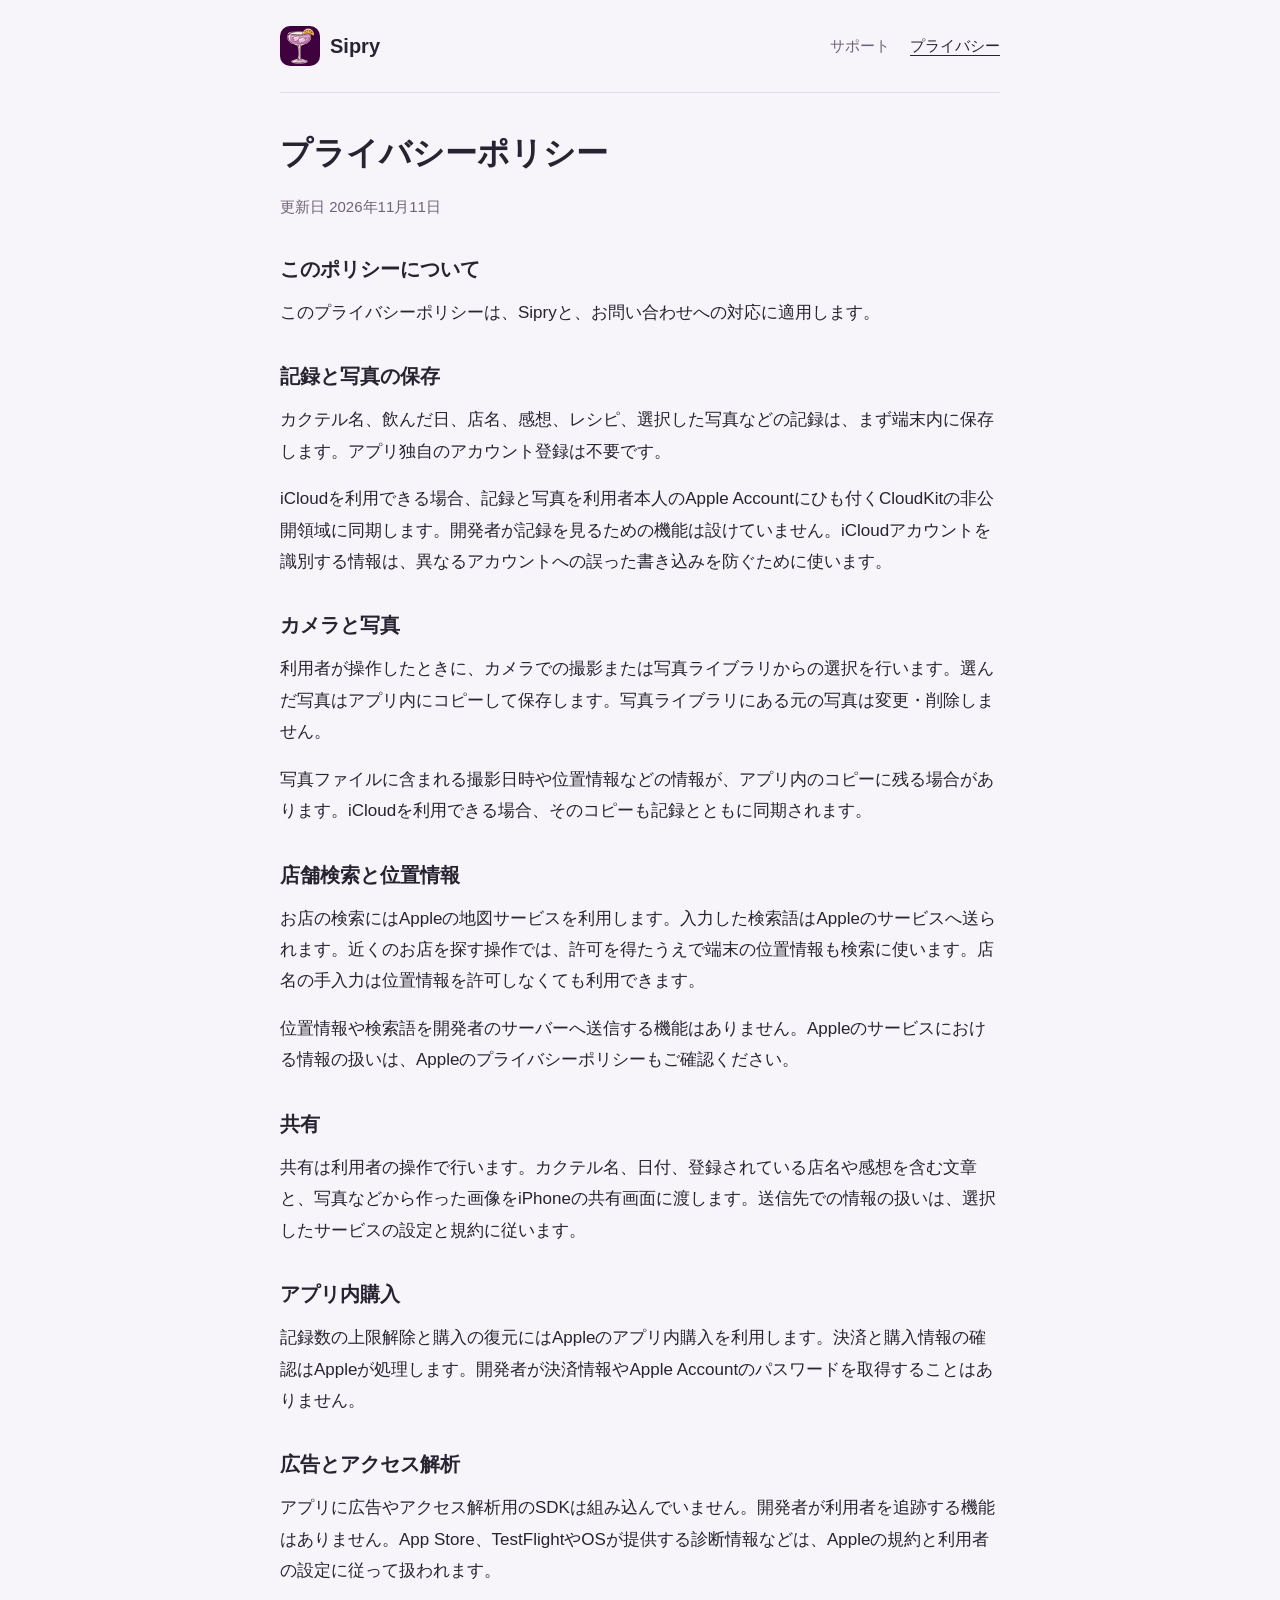
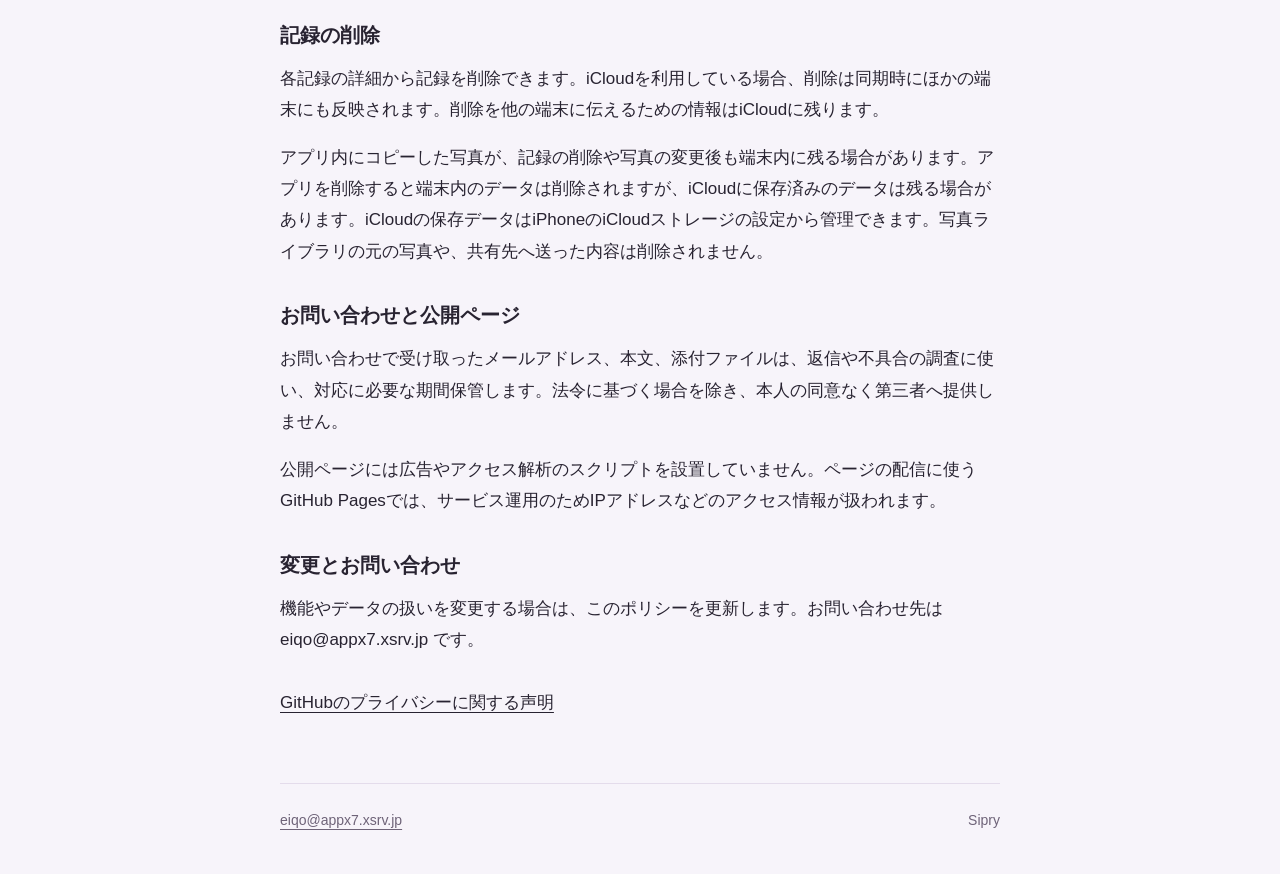
==== privacy.html @ 508ba4d8 "Add Sipry support and privacy pages" ====
<!doctype html>
<html lang="ja"><head><meta charset="utf-8"><meta name="viewport" content="width=device-width,initial-scale=1">
<meta name="color-scheme" content="light dark"><title>プライバシーポリシー | Sipry</title>
<meta name="description" content="Sipryのプライバシーポリシーです。"><link rel="icon" href="icon.png"><link rel="stylesheet" href="style.css"></head>
<body><a class="skip" href="#main">本文へ</a><header><a class="brand" href="./"><img src="icon.png" width="40" height="40" alt="">Sipry</a>
<nav aria-label="ページ"><a href="./">サポート</a><a href="privacy.html" aria-current="page">プライバシー</a></nav></header>
<main id="main"><h1>プライバシーポリシー</h1><p class="muted">更新日 2026年11月11日</p><section><h2>このポリシーについて</h2><p>このプライバシーポリシーは、Sipryと、お問い合わせへの対応に適用します。</p></section>
<section><h2>記録と写真の保存</h2><p>カクテル名、飲んだ日、店名、感想、レシピ、選択した写真などの記録は、まず端末内に保存します。アプリ独自のアカウント登録は不要です。</p><p>iCloudを利用できる場合、記録と写真を利用者本人のApple Accountにひも付くCloudKitの非公開領域に同期します。開発者が記録を見るための機能は設けていません。iCloudアカウントを識別する情報は、異なるアカウントへの誤った書き込みを防ぐために使います。</p></section>
<section><h2>カメラと写真</h2><p>利用者が操作したときに、カメラでの撮影または写真ライブラリからの選択を行います。選んだ写真はアプリ内にコピーして保存します。写真ライブラリにある元の写真は変更・削除しません。</p><p>写真ファイルに含まれる撮影日時や位置情報などの情報が、アプリ内のコピーに残る場合があります。iCloudを利用できる場合、そのコピーも記録とともに同期されます。</p></section>
<section><h2>店舗検索と位置情報</h2><p>お店の検索にはAppleの地図サービスを利用します。入力した検索語はAppleのサービスへ送られます。近くのお店を探す操作では、許可を得たうえで端末の位置情報も検索に使います。店名の手入力は位置情報を許可しなくても利用できます。</p><p>位置情報や検索語を開発者のサーバーへ送信する機能はありません。Appleのサービスにおける情報の扱いは、Appleのプライバシーポリシーもご確認ください。</p></section>
<section><h2>共有</h2><p>共有は利用者の操作で行います。カクテル名、日付、登録されている店名や感想を含む文章と、写真などから作った画像をiPhoneの共有画面に渡します。送信先での情報の扱いは、選択したサービスの設定と規約に従います。</p></section>
<section><h2>アプリ内購入</h2><p>記録数の上限解除と購入の復元にはAppleのアプリ内購入を利用します。決済と購入情報の確認はAppleが処理します。開発者が決済情報やApple Accountのパスワードを取得することはありません。</p></section>
<section><h2>広告とアクセス解析</h2><p>アプリに広告やアクセス解析用のSDKは組み込んでいません。開発者が利用者を追跡する機能はありません。App Store、TestFlightやOSが提供する診断情報などは、Appleの規約と利用者の設定に従って扱われます。</p></section>
<section><h2>記録の削除</h2><p>各記録の詳細から記録を削除できます。iCloudを利用している場合、削除は同期時にほかの端末にも反映されます。削除を他の端末に伝えるための情報はiCloudに残ります。</p><p>アプリ内にコピーした写真が、記録の削除や写真の変更後も端末内に残る場合があります。アプリを削除すると端末内のデータは削除されますが、iCloudに保存済みのデータは残る場合があります。iCloudの保存データはiPhoneのiCloudストレージの設定から管理できます。写真ライブラリの元の写真や、共有先へ送った内容は削除されません。</p></section>
<section><h2>お問い合わせと公開ページ</h2><p>お問い合わせで受け取ったメールアドレス、本文、添付ファイルは、返信や不具合の調査に使い、対応に必要な期間保管します。法令に基づく場合を除き、本人の同意なく第三者へ提供しません。</p><p>公開ページには広告やアクセス解析のスクリプトを設置していません。ページの配信に使うGitHub Pagesでは、サービス運用のためIPアドレスなどのアクセス情報が扱われます。</p></section>
<section><h2>変更とお問い合わせ</h2><p>機能やデータの扱いを変更する場合は、このポリシーを更新します。お問い合わせ先は eiqo@appx7.xsrv.jp です。</p></section><p><a href="https://docs.github.com/ja/site-policy/privacy-policies/github-general-privacy-statement">GitHubのプライバシーに関する声明</a></p></main><footer><a href="mailto:eiqo@appx7.xsrv.jp">eiqo@appx7.xsrv.jp</a><span>Sipry</span></footer></body></html>
---- style.css ----
:root { color-scheme: light dark; --bg:#f7f4fa; --surface:#fff; --ink:#282331; --muted:#6e6378; --line:#e4dceb; --button:#69418a; --on-button:#fff; }
@media(prefers-color-scheme:dark) { :root { --bg:#18131d; --surface:#241d2a; --ink:#f8f4fb; --muted:#c8bdd0; --line:#4b4052; --button:#d9bce9; --on-button:#281d2d; } }
* { box-sizing:border-box; }
body { margin:0; background:var(--bg); color:var(--ink); font-family:-apple-system,BlinkMacSystemFont,"Hiragino Sans",sans-serif; font-size:17px; line-height:1.85; overflow-wrap:anywhere; }
a { color:inherit; text-underline-offset:4px; }
a:focus-visible, summary:focus-visible { outline:3px solid var(--button); outline-offset:4px; border-radius:3px; }
header, main, footer { width:min(100% - 40px,720px); margin-inline:auto; }
header { display:flex; flex-wrap:wrap; align-items:center; justify-content:space-between; gap:12px 24px; padding-block:24px; border-bottom:1px solid var(--line); }
.brand { display:flex; align-items:center; gap:10px; font-size:20px; font-weight:700; text-decoration:none; min-height:44px; }
.brand img { border-radius:10px; }
nav { display:flex; gap:20px; font-size:15px; }
nav a { display:flex; align-items:center; min-height:44px; text-decoration:none; color:var(--muted); }
nav a[aria-current] { color:var(--ink); text-decoration:underline; }
main { padding-block:36px 48px; }
h1 { margin:0 0 28px; font-size:clamp(25px,5.4vw,32px); line-height:1.5; }
h2 { font-size:20px; line-height:1.6; margin:0 0 12px; }
p { margin:0 0 16px; }
section { margin-bottom:32px; }
.contact { padding:24px; border:1px solid var(--line); border-radius:16px; background:var(--surface); }
.email { display:block; width:fit-content; font-size:21px; margin-bottom:20px; }
.button { display:inline-flex; align-items:center; justify-content:center; min-height:48px; padding:10px 18px; background:var(--button); color:var(--on-button); border-radius:10px; text-decoration:none; margin-bottom:20px; }
.contact p:last-child { margin:0; font-size:16px; color:var(--muted); }
details { border-bottom:1px solid var(--line); }
summary { padding:18px 0; font-weight:600; cursor:pointer; min-height:56px; }
details div { padding:0 0 8px; }
.muted { color:var(--muted); font-size:15px; margin-top:-12px; margin-bottom:32px; }
.policy-link { margin-top:32px; }
footer { display:flex; flex-wrap:wrap; justify-content:space-between; gap:12px; border-top:1px solid var(--line); padding-block:24px 40px; font-size:14px; color:var(--muted); }
.skip { position:absolute; left:16px; top:-100px; background:var(--surface); padding:10px; }
.skip:focus { top:10px; }
@media(max-width:360px) { .contact { padding:18px; } }
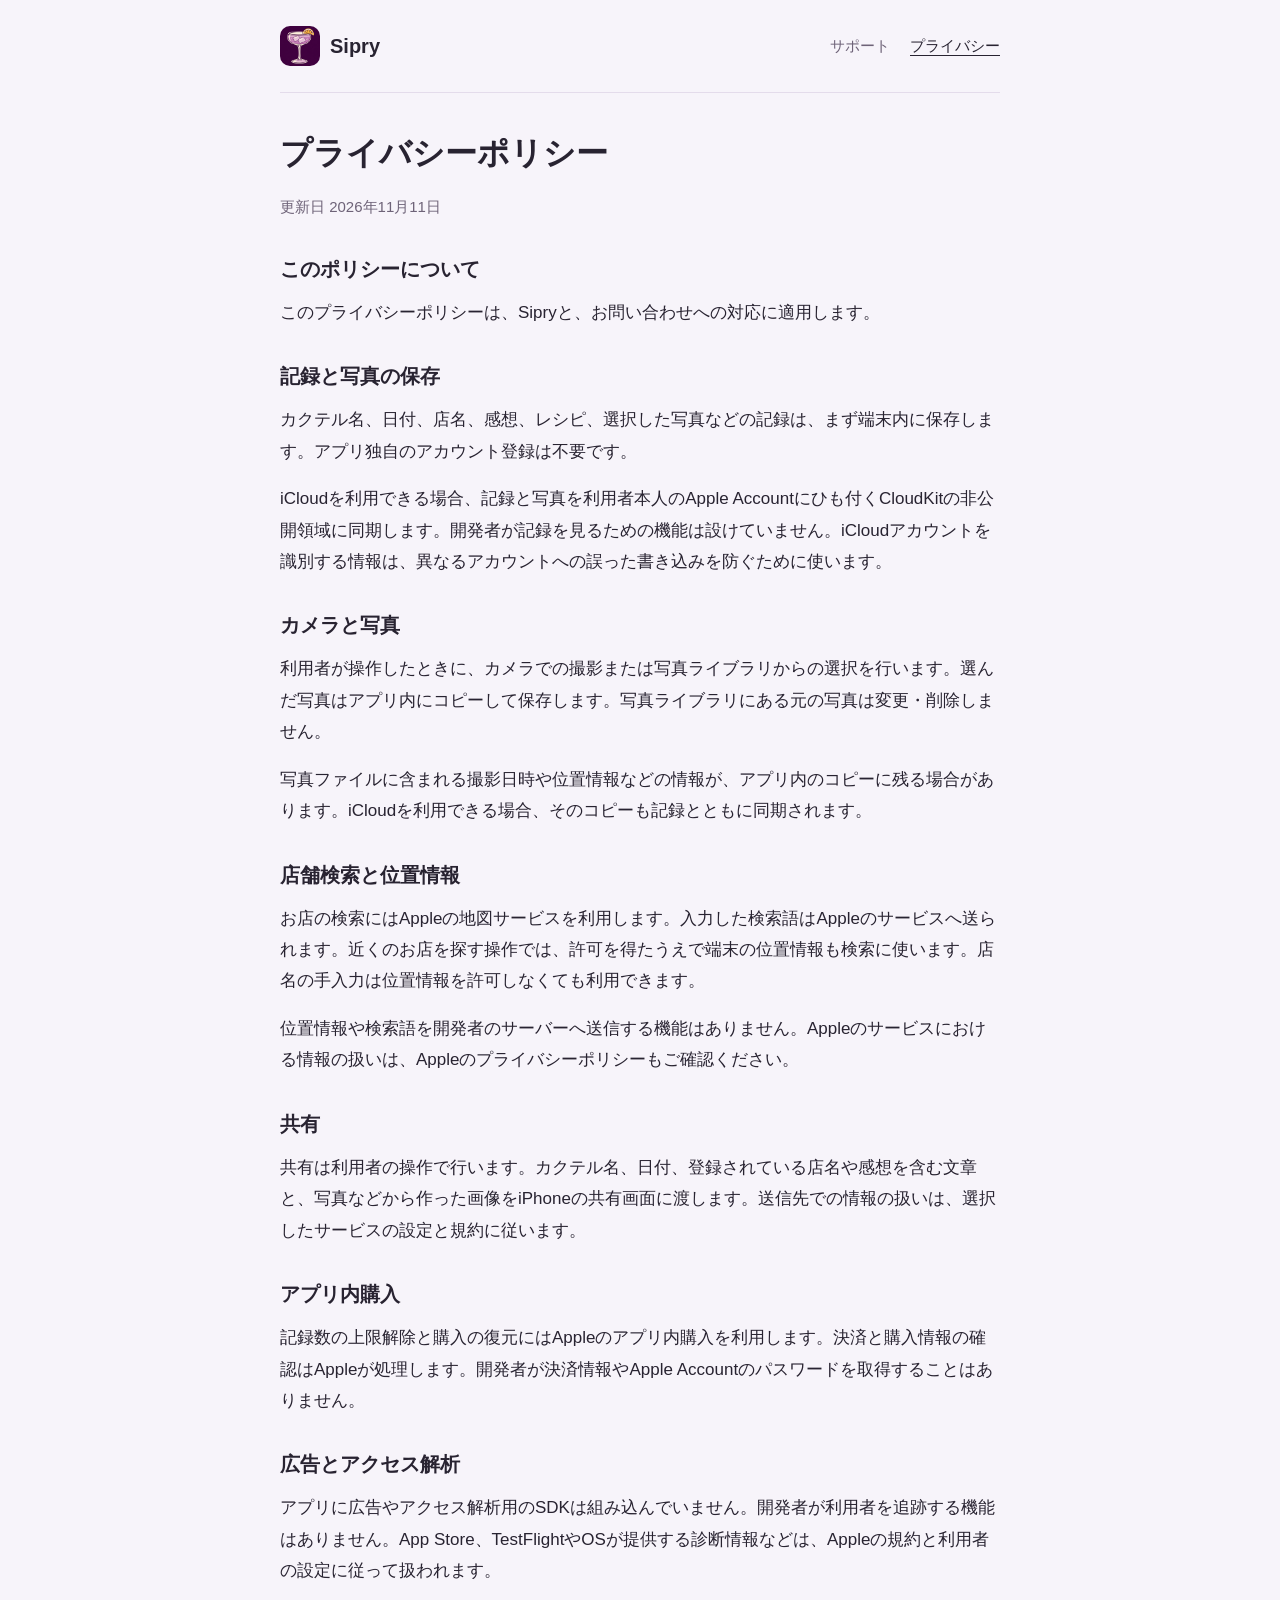
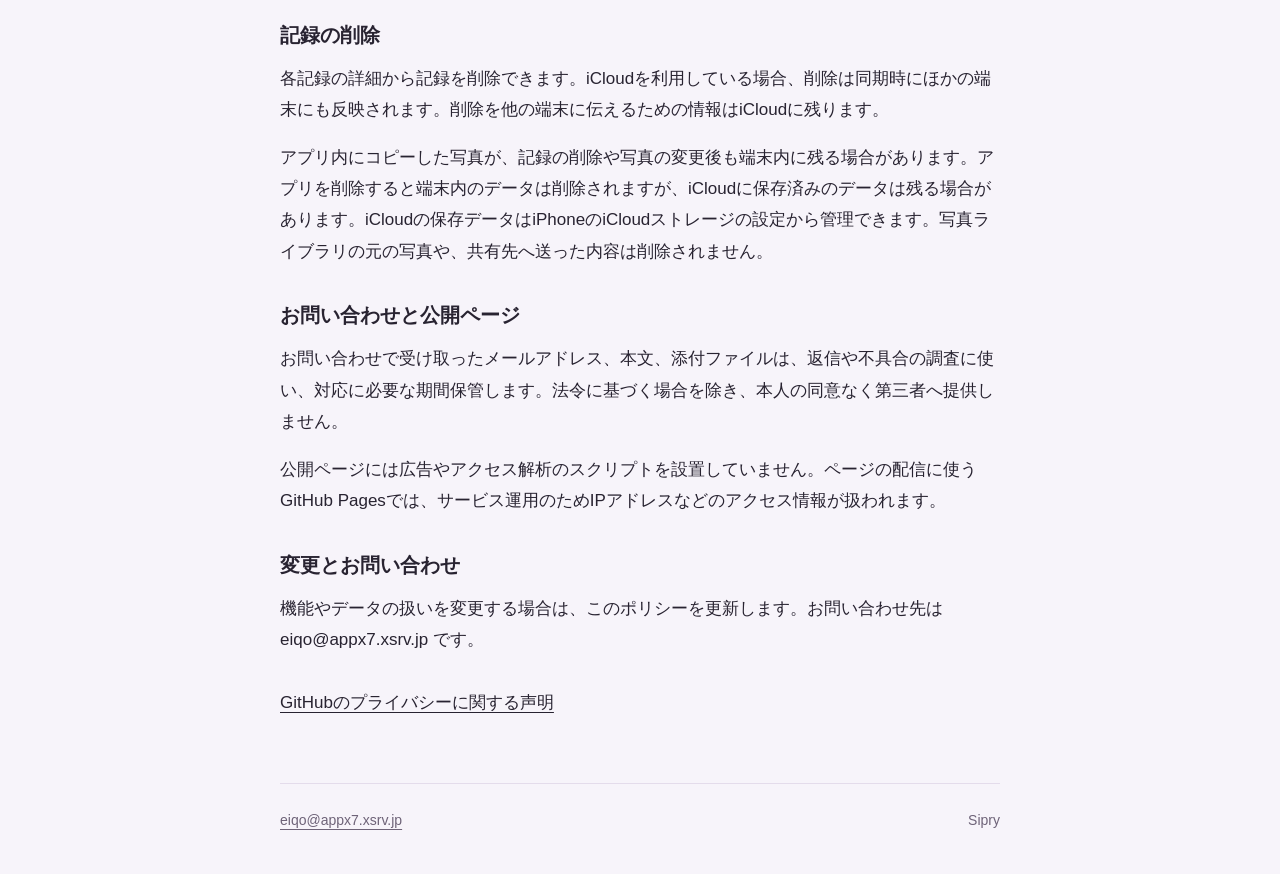
==== commit 593a1562: "Update date label" ====
--- a/privacy.html
+++ b/privacy.html
@@ -5,7 +5,7 @@
 <body><a class="skip" href="#main">本文へ</a><header><a class="brand" href="./"><img src="icon.png" width="40" height="40" alt="">Sipry</a>
 <nav aria-label="ページ"><a href="./">サポート</a><a href="privacy.html" aria-current="page">プライバシー</a></nav></header>
 <main id="main"><h1>プライバシーポリシー</h1><p class="muted">更新日 2026年11月11日</p><section><h2>このポリシーについて</h2><p>このプライバシーポリシーは、Sipryと、お問い合わせへの対応に適用します。</p></section>
-<section><h2>記録と写真の保存</h2><p>カクテル名、飲んだ日、店名、感想、レシピ、選択した写真などの記録は、まず端末内に保存します。アプリ独自のアカウント登録は不要です。</p><p>iCloudを利用できる場合、記録と写真を利用者本人のApple Accountにひも付くCloudKitの非公開領域に同期します。開発者が記録を見るための機能は設けていません。iCloudアカウントを識別する情報は、異なるアカウントへの誤った書き込みを防ぐために使います。</p></section>
+<section><h2>記録と写真の保存</h2><p>カクテル名、日付、店名、感想、レシピ、選択した写真などの記録は、まず端末内に保存します。アプリ独自のアカウント登録は不要です。</p><p>iCloudを利用できる場合、記録と写真を利用者本人のApple Accountにひも付くCloudKitの非公開領域に同期します。開発者が記録を見るための機能は設けていません。iCloudアカウントを識別する情報は、異なるアカウントへの誤った書き込みを防ぐために使います。</p></section>
 <section><h2>カメラと写真</h2><p>利用者が操作したときに、カメラでの撮影または写真ライブラリからの選択を行います。選んだ写真はアプリ内にコピーして保存します。写真ライブラリにある元の写真は変更・削除しません。</p><p>写真ファイルに含まれる撮影日時や位置情報などの情報が、アプリ内のコピーに残る場合があります。iCloudを利用できる場合、そのコピーも記録とともに同期されます。</p></section>
 <section><h2>店舗検索と位置情報</h2><p>お店の検索にはAppleの地図サービスを利用します。入力した検索語はAppleのサービスへ送られます。近くのお店を探す操作では、許可を得たうえで端末の位置情報も検索に使います。店名の手入力は位置情報を許可しなくても利用できます。</p><p>位置情報や検索語を開発者のサーバーへ送信する機能はありません。Appleのサービスにおける情報の扱いは、Appleのプライバシーポリシーもご確認ください。</p></section>
 <section><h2>共有</h2><p>共有は利用者の操作で行います。カクテル名、日付、登録されている店名や感想を含む文章と、写真などから作った画像をiPhoneの共有画面に渡します。送信先での情報の扱いは、選択したサービスの設定と規約に従います。</p></section>
